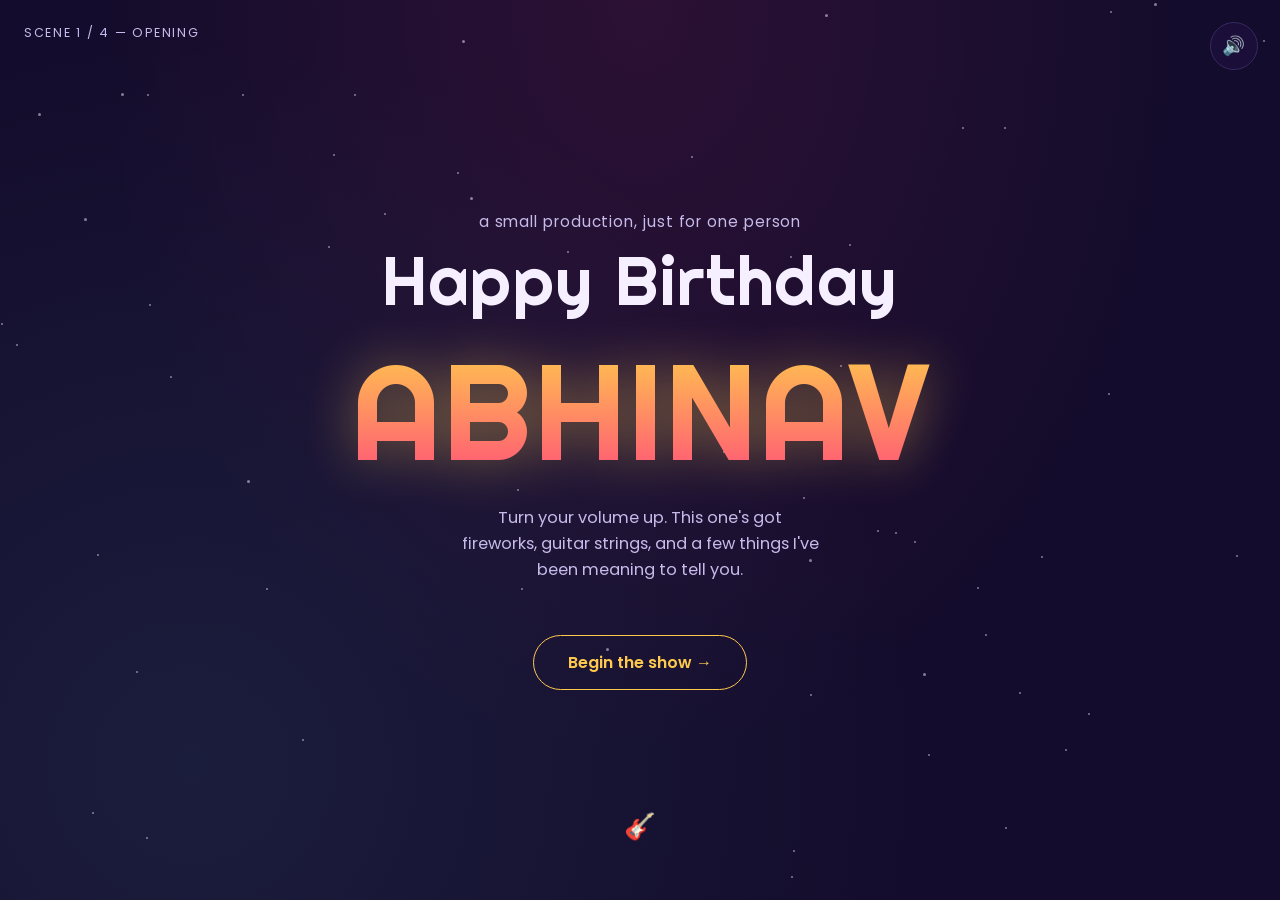
==== index.html @ 63b9ad18 "Add files via upload" ====
<!DOCTYPE html>
<html lang="en">
<head>
<meta charset="UTF-8">
<meta name="viewport" content="width=device-width, initial-scale=1.0">
<title>For Abhinav — Opening</title>
<link rel="stylesheet" href="style.css">
<style>
  .opening{ overflow:hidden; }

  /* black curtain that burns away */
  .curtain{
    position:fixed; inset:0; background:#000; z-index:40;
    animation:curtainOut 1.3s ease forwards; animation-delay:.5s;
  }
  @keyframes curtainOut{ to{ opacity:0; visibility:hidden; } }

  /* radiating speed-lines burst, classic anime impact frame */
  .speed-burst{
    position:fixed; inset:-20%;
    background:repeating-conic-gradient(from 0deg,
      rgba(255,255,255,.16) 0deg 1.1deg,
      transparent 1.1deg 6deg);
    z-index:2; pointer-events:none;
    opacity:0;
    animation:burstFlash 1.4s ease-out forwards;
    animation-delay:.55s;
    mix-blend-mode:screen;
  }
  @keyframes burstFlash{
    0%{ opacity:0; transform:scale(.4) rotate(0deg); }
    12%{ opacity:.9; transform:scale(1) rotate(2deg); }
    100%{ opacity:0; transform:scale(1.6) rotate(6deg); }
  }

  .whiteflash{
    position:fixed; inset:0; background:#fff; z-index:41;
    opacity:0; animation:flashPop .5s ease-out forwards; animation-delay:.55s;
  }
  @keyframes flashPop{ 0%{opacity:0} 8%{opacity:.9} 100%{opacity:0} }

  .eyebrow-line{
    font-family:var(--body); font-size:.95rem; letter-spacing:.06em;
    color:var(--cream-dim);
    opacity:0; transform:translateY(10px);
    animation:lineIn .8s ease forwards; animation-delay:1.5s;
  }
  @keyframes lineIn{ to{ opacity:1; transform:translateY(0); } }

  .title-stack{ margin-top:.4rem; }

  .title-happy{
    font-family:var(--display);
    font-size:clamp(2rem, 7vw, 4.2rem);
    color:var(--cream);
    letter-spacing:.02em;
    opacity:0;
    transform:scale(.7);
    animation:popIn .7s cubic-bezier(.2,1.4,.4,1) forwards;
    animation-delay:1.9s;
  }

  .title-name{
    font-family:var(--display);
    font-size:clamp(3.4rem, 14vw, 8.5rem);
    line-height:1;
    margin-top:.15em;
    background:linear-gradient(180deg, var(--string) 0%, var(--flare) 120%);
    -webkit-background-clip:text; background-clip:text; color:transparent;
    filter:drop-shadow(0 0 26px rgba(255,201,77,.45));
    opacity:0;
    transform:scale(.55) rotate(-2deg);
    animation:namePop .8s cubic-bezier(.15,1.6,.35,1) forwards;
    animation-delay:2.35s;
  }
  @keyframes popIn{ 0%{opacity:0; transform:scale(.7)} 60%{opacity:1; transform:scale(1.08)} 100%{opacity:1; transform:scale(1)} }
  @keyframes namePop{ 0%{opacity:0; transform:scale(.5) rotate(-4deg)} 55%{opacity:1; transform:scale(1.12) rotate(1deg)} 100%{opacity:1; transform:scale(1) rotate(0)} }

  .subtitle{
    margin-top:1.6rem; max-width:36ch;
    color:var(--cream-dim); font-size:1.02rem; line-height:1.6;
    opacity:0; animation:lineIn .8s ease forwards; animation-delay:2.9s;
  }

  /* falling petals / confetti made of little bars in flare/string colors */
  .petals span{
    position:fixed; top:-5%; z-index:3; pointer-events:none;
    width:8px; height:14px; border-radius:2px;
    opacity:.85;
    animation:fall linear infinite;
  }
  @keyframes fall{
    to{ transform:translateY(115vh) rotate(340deg); }
  }

  .guitar-mark{
    position:absolute; bottom:6vh; opacity:0; font-size:1.6rem;
    animation:lineIn .8s ease forwards; animation-delay:3.1s;
    color:var(--spark);
  }
</style>
</head>
<body class="opening">
  <div class="stars"></div>
  <div class="curtain"></div>
  <div class="whiteflash"></div>
  <div class="speed-burst"></div>
  <div class="petals" id="petals"></div>

  <button class="sound-toggle" aria-label="toggle sound">🔊</button>
  <div class="page-index">SCENE 1 / 4 — OPENING</div>

  <main class="scene">
    <div class="eyebrow-line">a small production, just for one person</div>
    <div class="title-stack">
      <div class="title-happy">Happy Birthday</div>
      <div class="title-name">ABHINAV</div>
    </div>
    <p class="subtitle">Turn your volume up. This one's got fireworks, guitar strings, and a few things I've been meaning to tell you.</p>
    <span class="guitar-mark">🎸</span>
    <a class="next-link" href="fireworks.html">Begin the show →</a>
  </main>

<script>
  // scatter falling petals in flare / string / spark colors
  const petalHost = document.getElementById('petals');
  const colors = ['#FF3E7F', '#FFC94D', '#6FE3FF'];
  for (let i = 0; i < 26; i++){
    const p = document.createElement('span');
    p.style.left = Math.random() * 100 + 'vw';
    p.style.background = colors[i % colors.length];
    p.style.animationDuration = (6 + Math.random() * 6) + 's';
    p.style.animationDelay = (Math.random() * 6) + 's';
    petalHost.appendChild(p);
  }
</script>
<script src="audio.js"></script>
</body>
</html>
---- style.css ----
/* ============================================================
   Shared tokens — Abhinav's Birthday Site
   Palette: night-stage violet + magenta flare + gold string + cyan spark
   Type: Righteous (display / poster energy) + Poppins (body)
   ============================================================ */

@import url('https://fonts.googleapis.com/css2?family=Righteous&family=Poppins:wght@300;400;500;600;700&display=swap');

:root{
  --ink-deep:   #140C2C;   /* base night stage        */
  --ink-panel:  #1E1240;   /* raised panel / card      */
  --ink-line:   #372a5e;   /* hairline / border        */
  --flare:      #FF3E7F;   /* magenta flare            */
  --flare-soft: #ff6fa0;
  --string:     #FFC94D;   /* gold — guitar string / firework */
  --spark:      #6FE3FF;   /* cyan spark               */
  --cream:      #F5EFFF;   /* primary text on dark     */
  --cream-dim:  #C6BBEA;   /* secondary text on dark   */

  --display: 'Righteous', 'Poppins', sans-serif;
  --body:    'Poppins', sans-serif;
}

*{ box-sizing:border-box; margin:0; padding:0; }

html{ scroll-behavior:smooth; }

body{
  background:var(--ink-deep);
  color:var(--cream);
  font-family:var(--body);
  min-height:100vh;
  overflow-x:hidden;
  position:relative;
}

/* soft vignette + star grain used on every scene */
body::before{
  content:'';
  position:fixed; inset:0;
  background:
    radial-gradient(ellipse at 50% 0%, rgba(255,62,127,0.10), transparent 60%),
    radial-gradient(circle at 15% 85%, rgba(111,227,255,0.08), transparent 55%),
    var(--ink-deep);
  z-index:-2;
}

.stars{ position:fixed; inset:0; z-index:-1; pointer-events:none; }
.stars span{
  position:absolute; width:2px; height:2px; border-radius:50%;
  background:var(--cream); opacity:.5;
  animation:twinkle 3.5s ease-in-out infinite;
}
@keyframes twinkle{ 0%,100%{opacity:.15} 50%{opacity:.8} }

h1,h2,h3{ font-family:var(--display); font-weight:400; letter-spacing:.5px; line-height:1.15; }

a{ color:inherit; text-decoration:none; }

/* ---------- reusable scene shell ---------- */
.scene{
  min-height:100vh;
  display:flex; flex-direction:column; align-items:center; justify-content:center;
  padding:8vh 6vw;
  text-align:center;
  position:relative;
}

/* ---------- continue / nav button ---------- */
.next-link{
  margin-top:3.2rem;
  display:inline-flex; align-items:center; gap:.6rem;
  padding:.9rem 2.1rem;
  border-radius:999px;
  border:1.5px solid var(--string);
  color:var(--string);
  font-family:var(--body); font-weight:600; font-size:1rem;
  background:transparent;
  cursor:pointer;
  transition:transform .35s ease, background .35s ease, color .35s ease, box-shadow .35s ease;
  opacity:0; animation:riseIn .9s ease forwards;
  animation-delay:2.4s;
}
.next-link:hover{
  background:var(--string); color:var(--ink-deep);
  box-shadow:0 0 28px rgba(255,201,77,.55);
  transform:translateY(-2px);
}
@keyframes riseIn{ from{opacity:0; transform:translateY(14px)} to{opacity:1; transform:translateY(0)} }

/* ---------- sound toggle, present on every page ---------- */
.sound-toggle{
  position:fixed; top:1.4rem; right:1.4rem; z-index:50;
  width:3rem; height:3rem; border-radius:50%;
  border:1.5px solid var(--ink-line);
  background:rgba(30,18,64,.7); backdrop-filter:blur(6px);
  color:var(--cream); font-size:1.15rem;
  display:flex; align-items:center; justify-content:center;
  cursor:pointer;
}
.sound-toggle:hover{ border-color:var(--string); }

.page-index{
  position:fixed; top:1.5rem; left:1.5rem; z-index:50;
  font-family:var(--body); font-size:.78rem; letter-spacing:.14em;
  color:var(--cream-dim);
}

@media (prefers-reduced-motion: reduce){
  *{ animation-duration:.01ms !important; animation-iteration-count:1 !important; transition-duration:.01ms !important; }
}

@media (max-width:640px){
  .scene{ padding:7vh 6vw; }
}
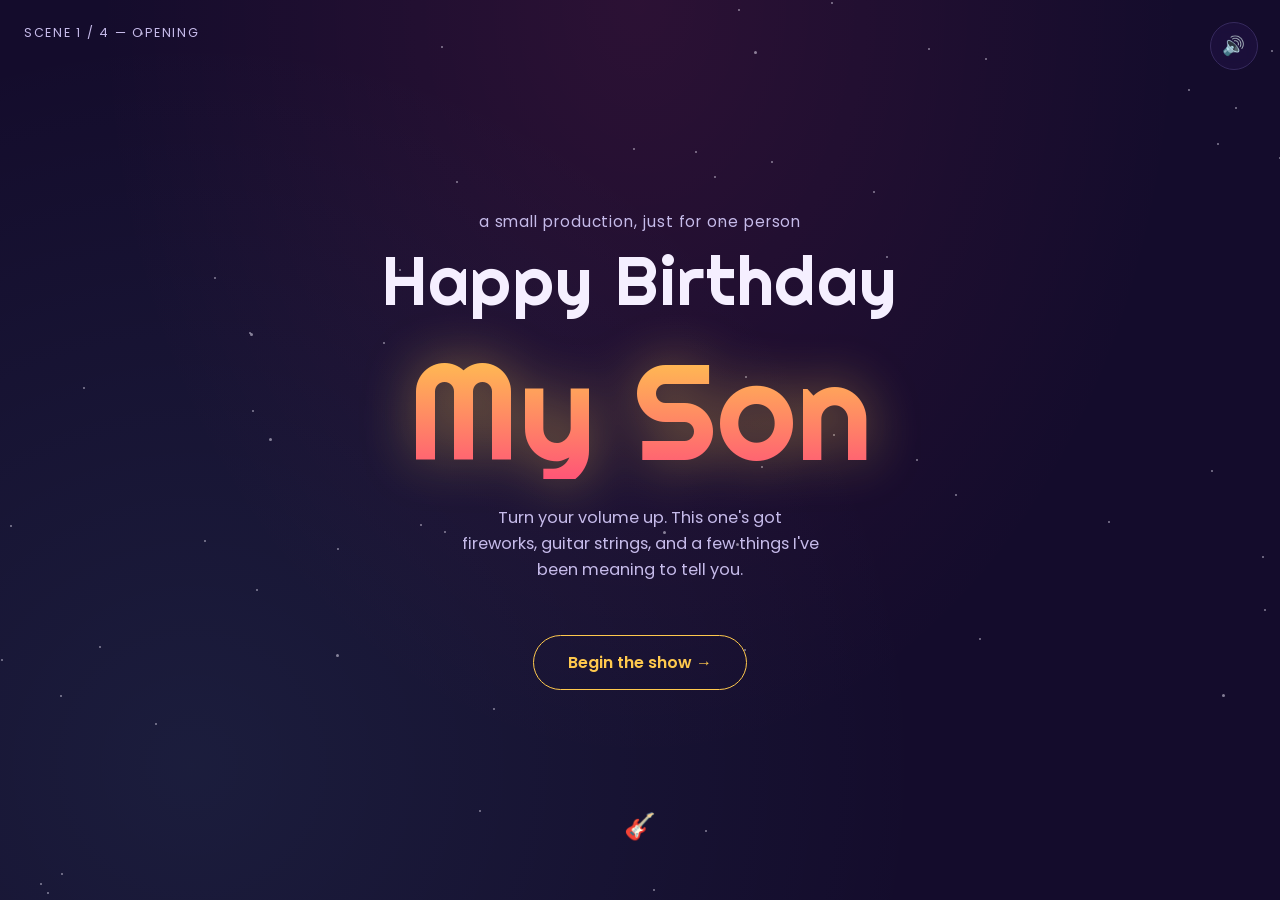
==== commit 96e1c50a: "Update index.html" ====
--- a/index.html
+++ b/index.html
@@ -114,7 +114,7 @@
     <div class="eyebrow-line">a small production, just for one person</div>
     <div class="title-stack">
       <div class="title-happy">Happy Birthday</div>
-      <div class="title-name">ABHINAV</div>
+      <div class="title-name">My Son</div>
     </div>
     <p class="subtitle">Turn your volume up. This one's got fireworks, guitar strings, and a few things I've been meaning to tell you.</p>
     <span class="guitar-mark">🎸</span>
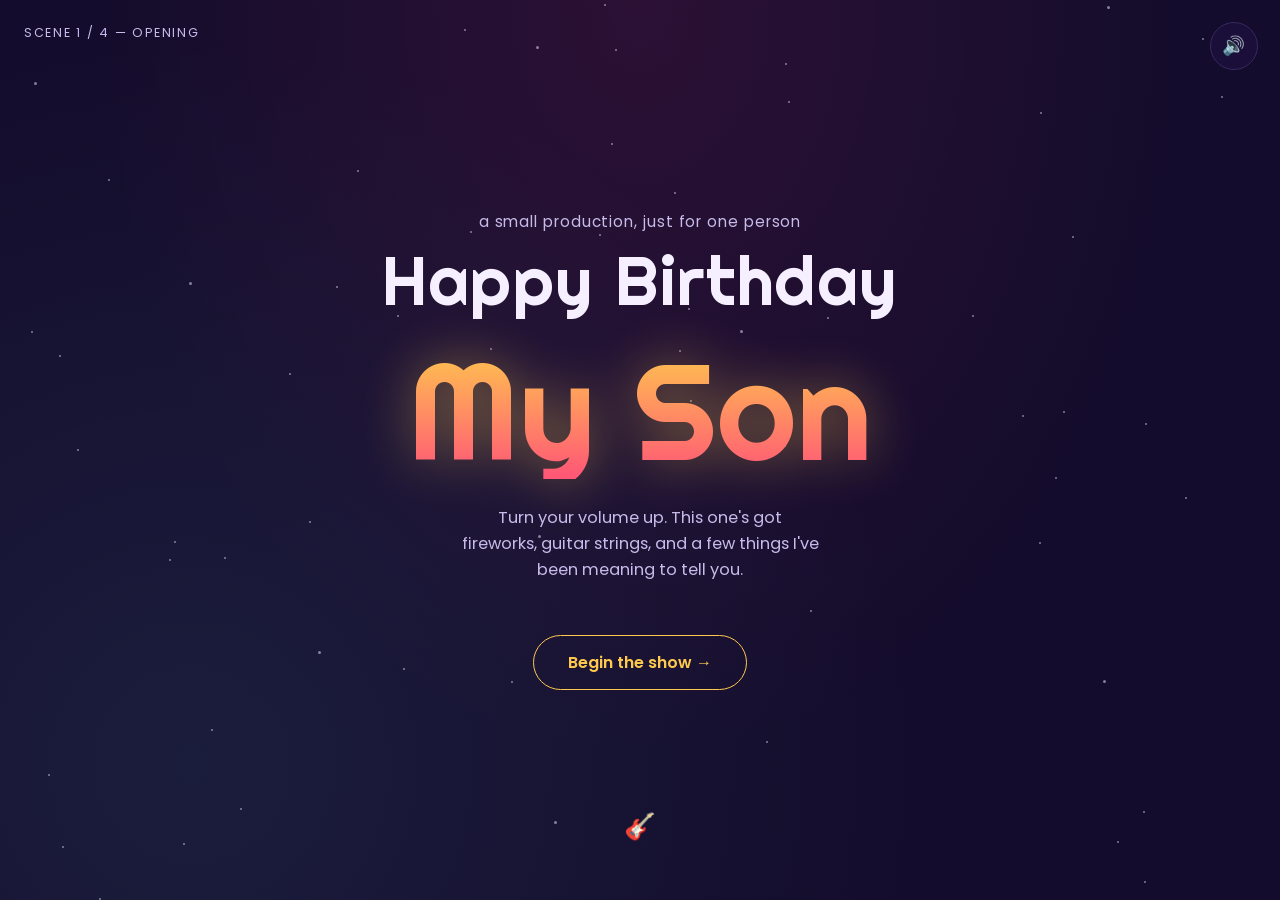
==== commit e8f12e5d: "Change link from fireworks.html to music.html" ====
--- a/index.html
+++ b/index.html
@@ -118,7 +118,7 @@
     </div>
     <p class="subtitle">Turn your volume up. This one's got fireworks, guitar strings, and a few things I've been meaning to tell you.</p>
     <span class="guitar-mark">🎸</span>
-    <a class="next-link" href="fireworks.html">Begin the show →</a>
+    <a class="next-link" href="music.html">Begin the show →</a>
   </main>
 
 <script>
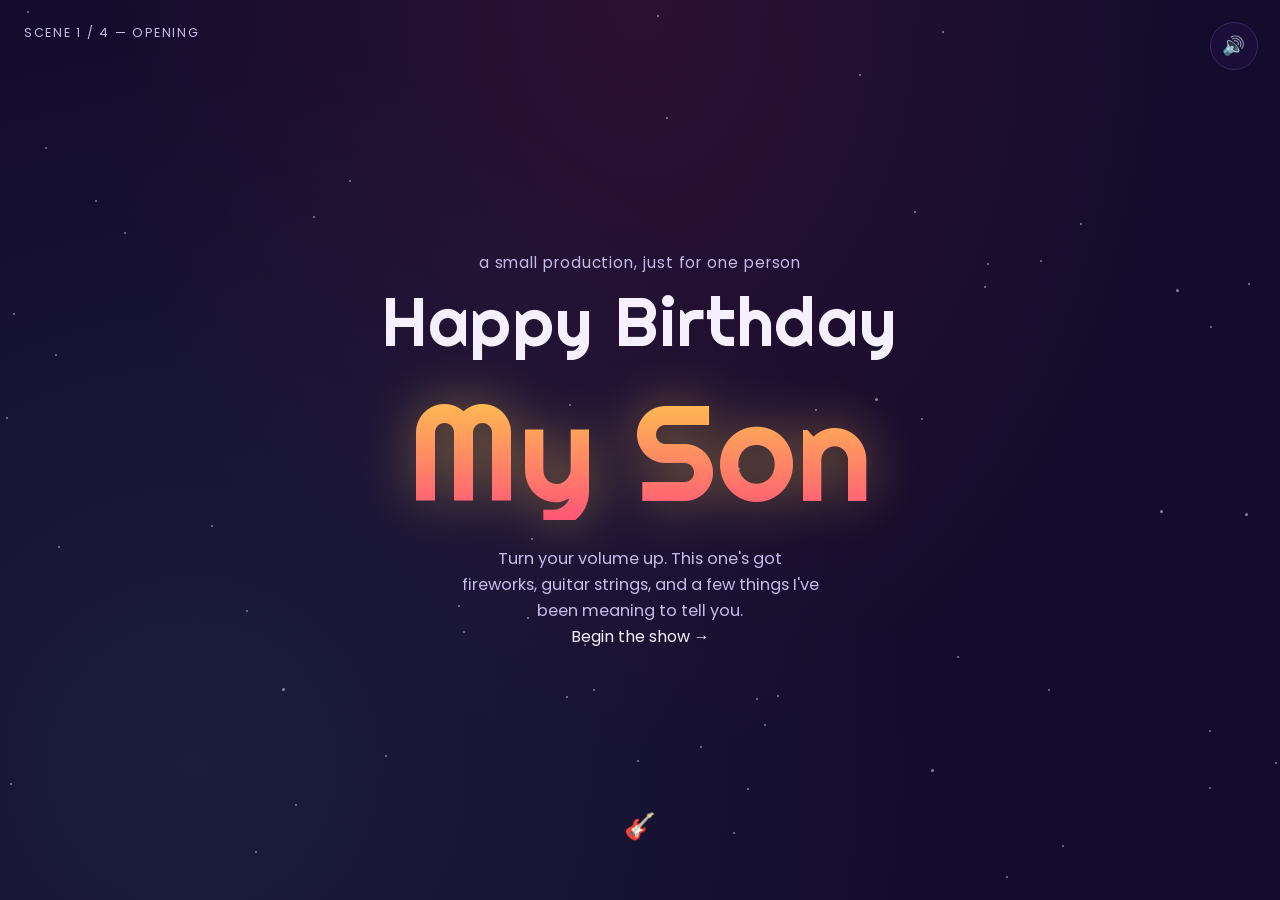
==== commit 64e072f2: "Remove class from next link in index.html" ====
--- a/index.html
+++ b/index.html
@@ -118,7 +118,7 @@
     </div>
     <p class="subtitle">Turn your volume up. This one's got fireworks, guitar strings, and a few things I've been meaning to tell you.</p>
     <span class="guitar-mark">🎸</span>
-    <a class="next-link" href="music.html">Begin the show →</a>
+    <a href="music.html">Begin the show →</a>
   </main>
 
 <script>
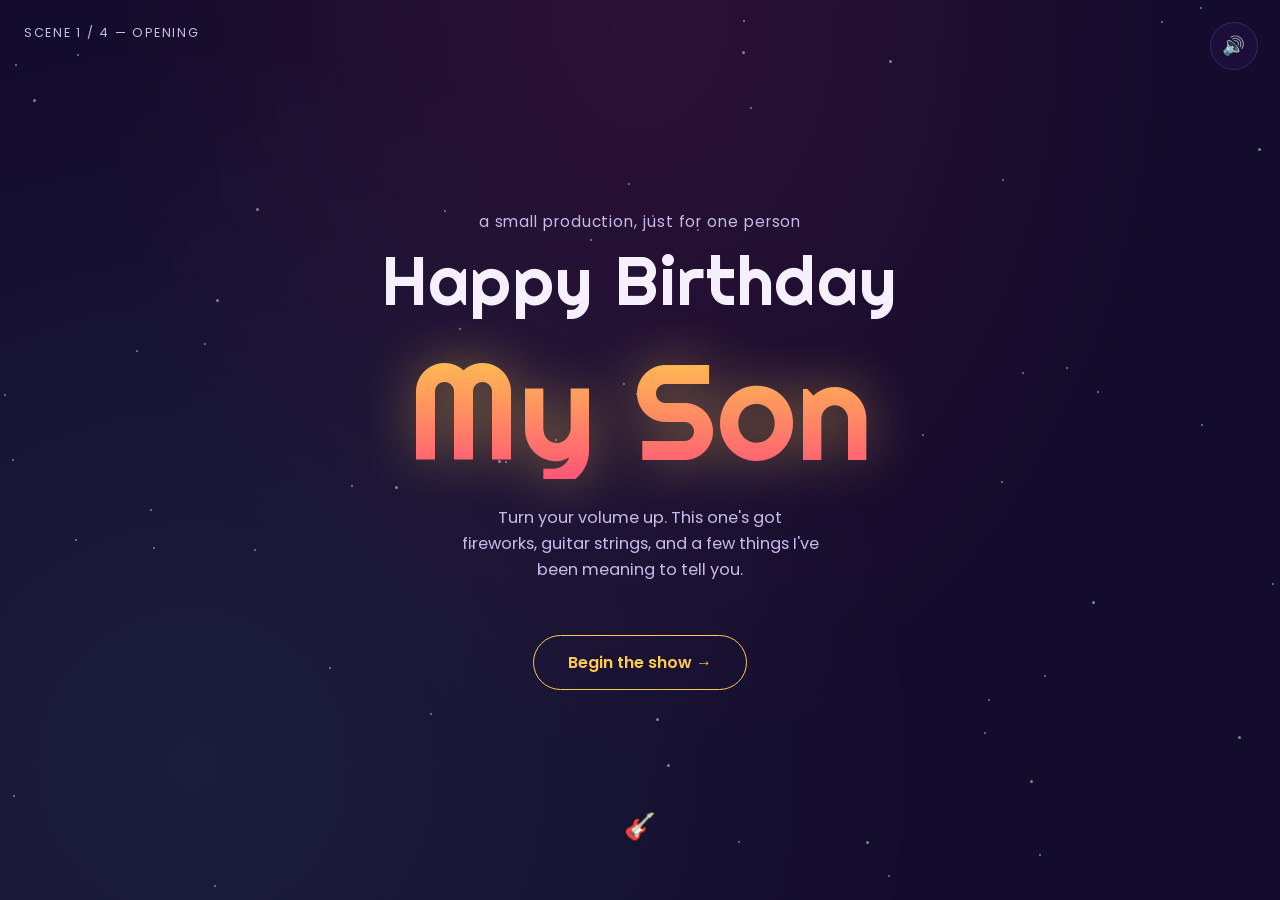
==== commit fea9a048: "Update index.html" ====
--- a/index.html
+++ b/index.html
@@ -33,9 +33,11 @@
     100%{ opacity:0; transform:scale(1.6) rotate(6deg); }
   }
 
-  .whiteflash{
+.whiteflash{
     position:fixed; inset:0; background:#fff; z-index:41;
-    opacity:0; animation:flashPop .5s ease-out forwards; animation-delay:.55s;
+    opacity:0; 
+    pointer-events: none; /* Add this line here! */
+    animation:flashPop .5s ease-out forwards; animation-delay:.55s;
   }
   @keyframes flashPop{ 0%{opacity:0} 8%{opacity:.9} 100%{opacity:0} }
 
@@ -118,7 +120,7 @@
     </div>
     <p class="subtitle">Turn your volume up. This one's got fireworks, guitar strings, and a few things I've been meaning to tell you.</p>
     <span class="guitar-mark">🎸</span>
-    <a href="music.html">Begin the show →</a>
+    <a class= "next-link" href="fireworks.html">Begin the show →</a>
   </main>
 
 <script>
